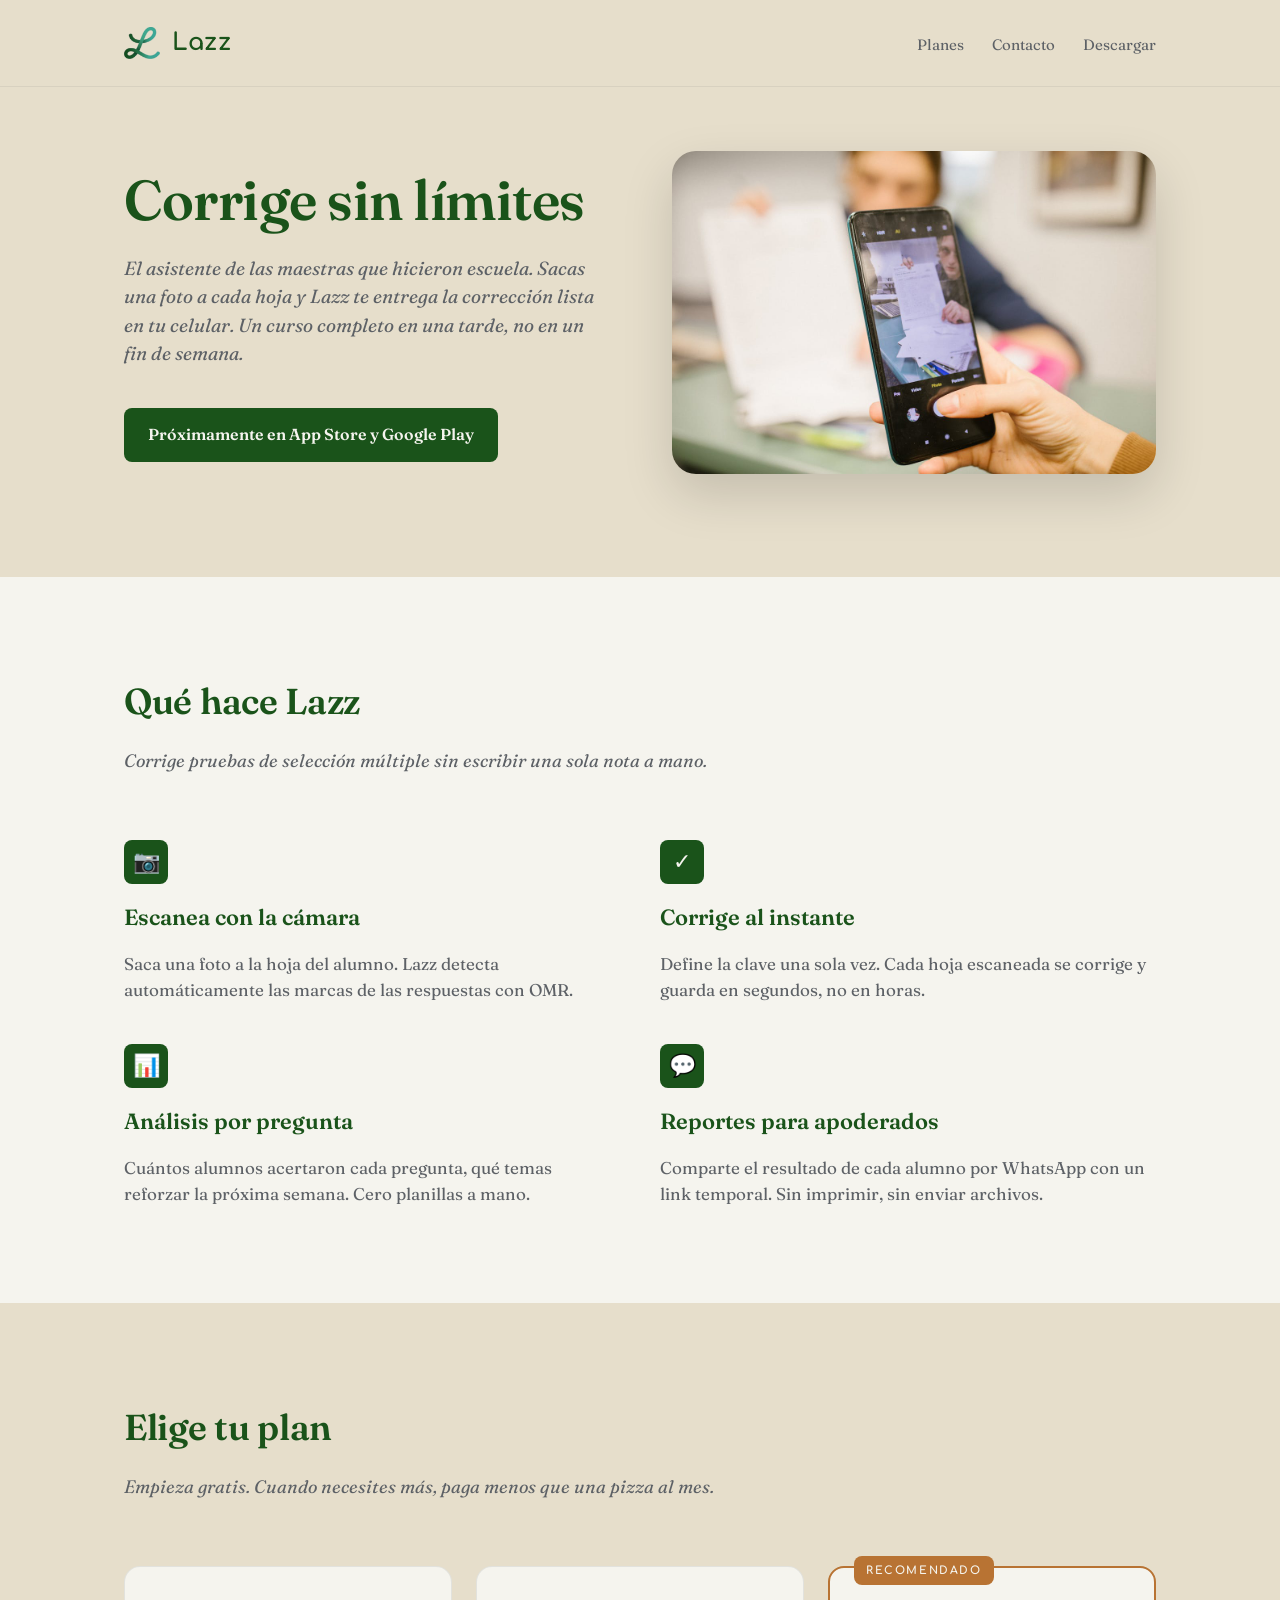
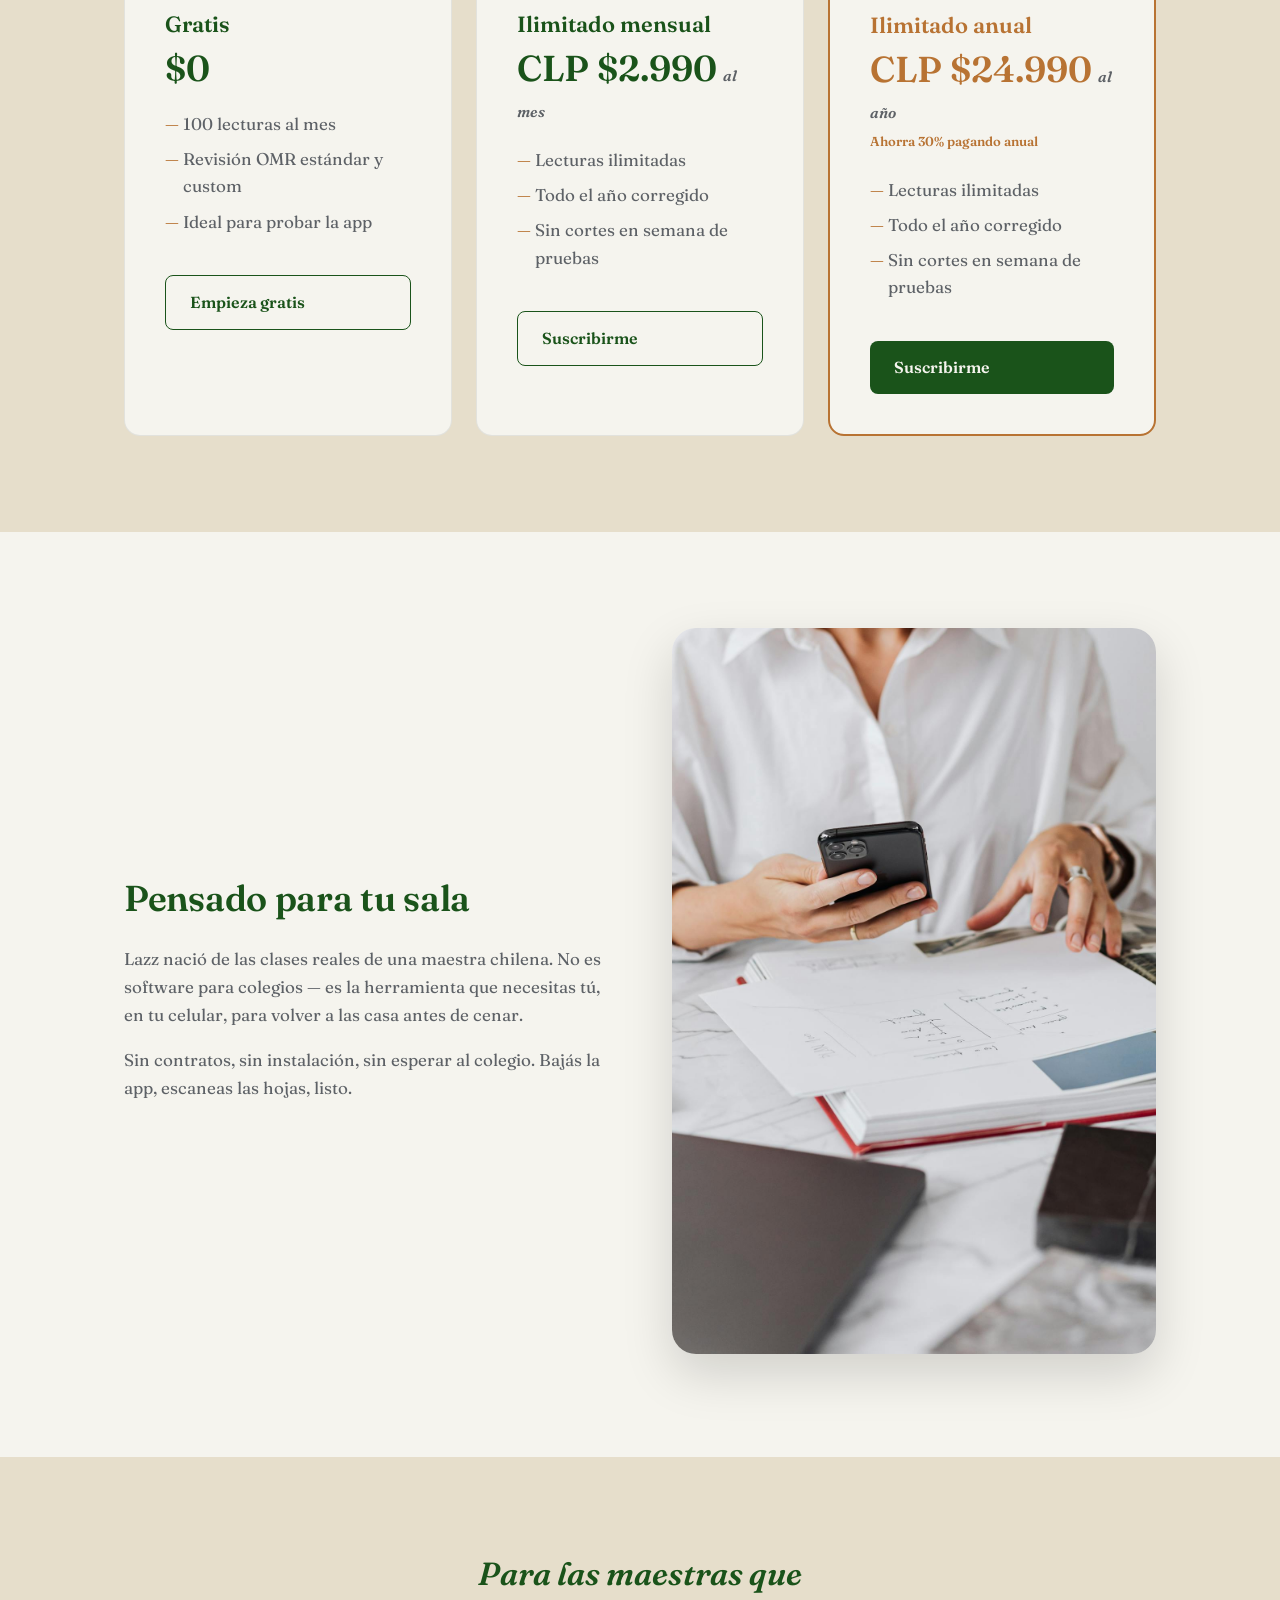
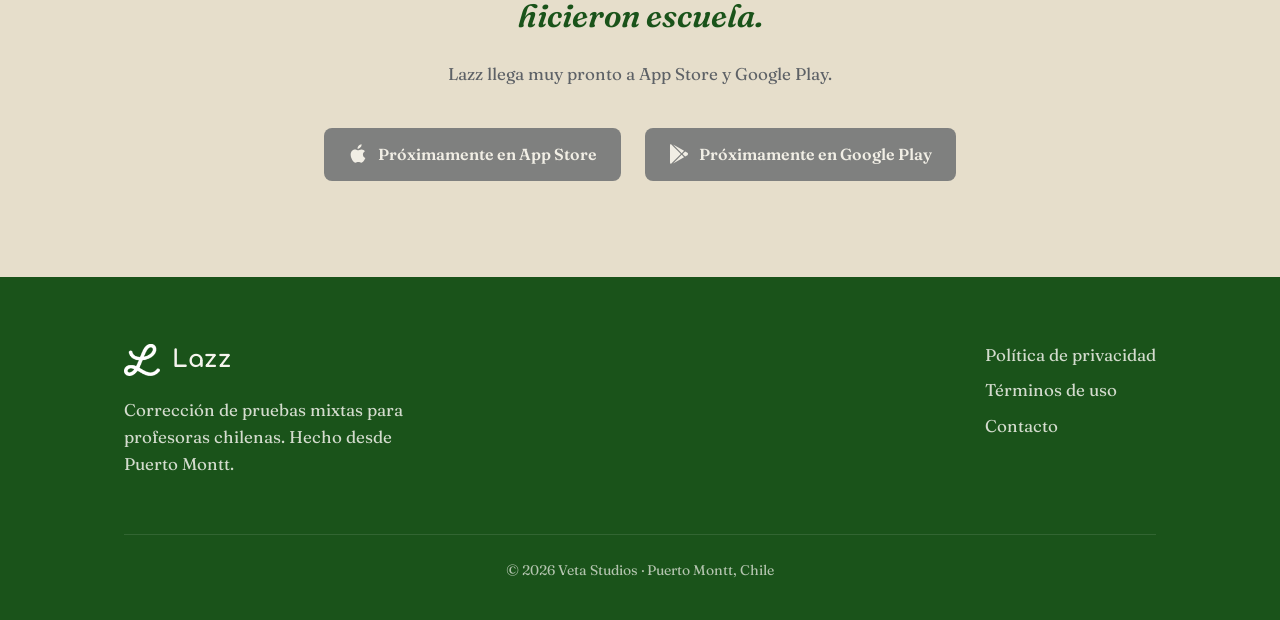
==== index.html @ b59d0e22 "init: lazz-web landing + legal pages + contacto Spec: docs/specs/lazz-web-launch.md (approved 2026-0" ====
<!DOCTYPE html>
<html lang="es-CL">
<head>
  <meta charset="UTF-8">
  <meta name="viewport" content="width=device-width, initial-scale=1.0">
  <title>Lazz — Corrige sin límites</title>
  <meta name="description" content="Lazz corrige pruebas de selección múltiple desde la cámara de tu celular. Resultados instantáneos, análisis por pregunta, reportes para apoderados.">

  <!-- Open Graph (WhatsApp / Twitter / LinkedIn preview) -->
  <meta property="og:title" content="Lazz — Corrige sin límites">
  <meta property="og:description" content="El asistente de las maestras que hicieron escuela. Corrige pruebas con OMR desde la cámara de tu celular.">
  <meta property="og:image" content="https://lazz.cl/assets/photos/hero.jpg">
  <meta property="og:url" content="https://lazz.cl">
  <meta property="og:type" content="website">
  <meta property="og:locale" content="es_CL">

  <!-- Tipografías Google Fonts -->
  <link rel="preconnect" href="https://fonts.googleapis.com">
  <link rel="preconnect" href="https://fonts.gstatic.com" crossorigin>
  <link href="https://fonts.googleapis.com/css2?family=Comfortaa:wght@400;700&family=Fraunces:ital,wght@0,400;0,600;1,400;1,600&display=swap" rel="stylesheet">

  <link rel="stylesheet" href="/css/shared.css">
  <link rel="icon" type="image/png" href="/assets/brand/lazz-isotype.png">
</head>
<body>

<!-- ============ HEADER ============ -->
<header class="site-header">
  <div class="container site-header__inner">
    <a href="/" class="brand">
      <img src="/assets/brand/lazz-isotype.png" alt="" class="brand__isotipo">
      <span class="brand__wordmark">Lazz</span>
    </a>
    <nav class="site-header__nav">
      <a href="#planes">Planes</a>
      <a href="/contacto/">Contacto</a>
      <a href="#descargar">Descargar</a>
    </nav>
  </div>
</header>

<!-- ============ HERO ============ -->
<section class="hero">
  <div class="container">
    <div class="hero__grid">
      <div>
        <h1 class="hero__title">Corrige sin límites</h1>
        <p class="hero__tagline">
          El asistente de las maestras que hicieron escuela. Sacas una foto a
          cada hoja y Lazz te entrega la corrección lista en tu celular. Un
          curso completo en una tarde, no en un fin de semana.
        </p>
        <div class="hero__cta-row">
          <a href="#descargar" class="btn btn--primary">Próximamente en App Store y Google Play</a>
        </div>
      </div>
      <div>
        <img src="/assets/photos/hero.jpg" alt="Profesora escaneando una hoja de respuestas con su celular" class="hero__image" loading="eager">
      </div>
    </div>
  </div>
</section>

<!-- ============ QUÉ HACE LAZZ ============ -->
<section class="section section--alt" id="que-hace">
  <div class="container">
    <h2 class="section__title">Qué hace Lazz</h2>
    <p class="section__subtitle">
      Corrige pruebas de selección múltiple sin escribir una sola nota a mano.
    </p>
    <div class="features">
      <div class="feature">
        <div class="feature__icon" aria-hidden="true">📷</div>
        <h3 class="feature__title">Escanea con la cámara</h3>
        <p class="feature__body">
          Saca una foto a la hoja del alumno. Lazz detecta automáticamente las
          marcas de las respuestas con OMR.
        </p>
      </div>
      <div class="feature">
        <div class="feature__icon" aria-hidden="true">✓</div>
        <h3 class="feature__title">Corrige al instante</h3>
        <p class="feature__body">
          Define la clave una sola vez. Cada hoja escaneada se corrige y
          guarda en segundos, no en horas.
        </p>
      </div>
      <div class="feature">
        <div class="feature__icon" aria-hidden="true">📊</div>
        <h3 class="feature__title">Análisis por pregunta</h3>
        <p class="feature__body">
          Cuántos alumnos acertaron cada pregunta, qué temas reforzar la
          próxima semana. Cero planillas a mano.
        </p>
      </div>
      <div class="feature">
        <div class="feature__icon" aria-hidden="true">💬</div>
        <h3 class="feature__title">Reportes para apoderados</h3>
        <p class="feature__body">
          Comparte el resultado de cada alumno por WhatsApp con un link
          temporal. Sin imprimir, sin enviar archivos.
        </p>
      </div>
    </div>
  </div>
</section>

<!-- ============ PLANES ============ -->
<section class="section" id="planes">
  <div class="container">
    <h2 class="section__title">Elige tu plan</h2>
    <p class="section__subtitle">
      Empieza gratis. Cuando necesites más, paga menos que una pizza al mes.
    </p>
    <div class="pricing">

      <div class="plan">
        <h3 class="plan__title">Gratis</h3>
        <p class="plan__price">$0</p>
        <ul class="plan__bullets">
          <li>100 lecturas al mes</li>
          <li>Revisión OMR estándar y custom</li>
          <li>Ideal para probar la app</li>
        </ul>
        <a href="#descargar" class="btn btn--secondary">Empieza gratis</a>
      </div>

      <div class="plan">
        <h3 class="plan__title">Ilimitado mensual</h3>
        <p class="plan__price">CLP&nbsp;$2.990<span class="plan__period">al mes</span></p>
        <ul class="plan__bullets">
          <li>Lecturas ilimitadas</li>
          <li>Todo el año corregido</li>
          <li>Sin cortes en semana de pruebas</li>
        </ul>
        <a href="#descargar" class="btn btn--secondary">Suscribirme</a>
      </div>

      <div class="plan plan--recommended">
        <span class="plan__badge">RECOMENDADO</span>
        <h3 class="plan__title">Ilimitado anual</h3>
        <p class="plan__price">CLP&nbsp;$24.990<span class="plan__period">al año</span></p>
        <p class="plan__savings">Ahorra 30% pagando anual</p>
        <ul class="plan__bullets">
          <li>Lecturas ilimitadas</li>
          <li>Todo el año corregido</li>
          <li>Sin cortes en semana de pruebas</li>
        </ul>
        <a href="#descargar" class="btn btn--primary">Suscribirme</a>
      </div>

    </div>
  </div>
</section>

<!-- ============ POR QUÉ LAZZ (con foto secundaria) ============ -->
<section class="section section--alt">
  <div class="container">
    <div class="hero__grid">
      <div>
        <h2 class="section__title">Pensado para tu sala</h2>
        <p style="font-size: 17px; line-height: 1.65;">
          Lazz nació de las clases reales de una maestra chilena. No es
          software para colegios — es la herramienta que necesitas tú, en tu
          celular, para volver a las casa antes de cenar.
        </p>
        <p style="font-size: 17px; line-height: 1.65;">
          Sin contratos, sin instalación, sin esperar al colegio. Bajás la
          app, escaneas las hojas, listo.
        </p>
      </div>
      <div>
        <img src="/assets/photos/secondary-2.jpg" alt="Profesora revisando pruebas con su celular" class="hero__image" loading="lazy">
      </div>
    </div>
  </div>
</section>

<!-- ============ CTA FINAL ============ -->
<section class="cta-final" id="descargar">
  <div class="container container--narrow">
    <p class="cta-final__title">
      Para las maestras que<br>hicieron escuela.
    </p>
    <p style="margin-bottom: var(--space-lg);">
      Lazz llega muy pronto a App Store y Google Play.
    </p>
    <div class="cta-final__buttons">
      <span class="btn btn--coming-soon">
        <svg viewBox="0 0 384 512" width="20" height="20" fill="currentColor" aria-hidden="true">
          <path d="M318.7 268.7c-.2-36.7 16.4-64.4 50-84.8-18.8-26.9-47.2-41.7-84.7-44.6-35.5-2.8-74.3 20.7-88.5 20.7-15 0-49.4-19.7-76.4-19.7C63.3 141.2 4 184.8 4 273.5q0 39.3 14.4 81.2c12.8 36.7 59 126.7 107.2 125.2 25.2-.6 43-17.9 75.8-17.9 31.8 0 48.3 17.9 76.4 17.9 48.6-.7 90.4-82.5 102.6-119.3-65.2-30.7-61.7-90-61.7-91.9zM256.4 84.5c30.1-35.8 27.4-68.4 26.5-80.5-26.6 1.5-57.4 18.1-74.9 38.5-19.3 21.9-30.6 49-28.2 79.9 28.8 2.2 55.1-12.6 76.6-37.9z"/>
        </svg>
        Próximamente en App Store
      </span>
      <span class="btn btn--coming-soon">
        <svg viewBox="0 0 512 512" width="20" height="20" fill="currentColor" aria-hidden="true">
          <path d="M325.3 234.3 104.6 13l280.8 161.2-60.1 60.1zM47 0C34 6.8 25.3 19.2 25.3 35.3v441.3c0 16.1 8.7 28.5 21.7 35.3l256.6-256L47 0zm425.2 225.6-58.9-34.1-65.7 64.5 65.7 64.5 60.1-34.1c18-14.3 18-46.5-1.2-60.8zM104.6 499l280.8-161.2-60.1-60.1L104.6 499z"/>
        </svg>
        Próximamente en Google Play
      </span>
    </div>
  </div>
</section>

<!-- ============ FOOTER ============ -->
<footer class="site-footer">
  <div class="container">
    <div class="site-footer__inner">
      <div class="site-footer__brand">
        <div class="brand">
          <img src="/assets/brand/lazz-isotype.png" alt="" class="brand__isotipo" style="filter: brightness(0) invert(1);">
          <span class="brand__wordmark">Lazz</span>
        </div>
        <p style="margin-top: var(--space-sm); opacity: 0.85;">
          Corrección de pruebas mixtas para profesoras chilenas. Hecho desde
          Puerto Montt.
        </p>
      </div>
      <nav class="site-footer__nav">
        <a href="/privacidad/">Política de privacidad</a>
        <a href="/terminos/">Términos de uso</a>
        <a href="/contacto/">Contacto</a>
      </nav>
    </div>
    <p class="site-footer__legal">
      © 2026 Veta Studios · Puerto Montt, Chile
    </p>
  </div>
</footer>

</body>
</html>
---- css/shared.css ----
/* =============================================
   LAZZ — Design System (sitio público)

   Refleja la línea gráfica del producto (app móvil) para que
   un profe que aterrice acá desde un link sienta continuidad
   visual cuando descargue la app.

   Paleta + tipografías están alineadas con grader-app/src/theme.ts.
   ============================================= */

:root {
  /* Paleta canónica Lazz */
  --color-verde: #1A531A;     /* Sabiduría — primario, headings, CTAs */
  --color-turquesa: #3AB09E;  /* Claridad — focus, links interactivos */
  --color-beige: #E6DECB;     /* Base — background neutro */
  --color-cobre: #B87333;     /* Logro — acentos, badge RECOMENDADO */
  --color-gris: #5D6166;      /* Estructura — body text, rules */
  --color-ivory: #F5F4EE;     /* Cards, surfaces */
  --color-blanco: #FFFFFF;

  /* Tipografías */
  --font-wordmark: 'Comfortaa', system-ui, sans-serif;
  --font-body: 'Fraunces', Georgia, 'Times New Roman', serif;

  /* Espaciados */
  --space-xs: 8px;
  --space-sm: 16px;
  --space-md: 24px;
  --space-lg: 40px;
  --space-xl: 64px;
  --space-2xl: 96px;

  /* Radios */
  --radius-sm: 8px;
  --radius-md: 16px;
  --radius-lg: 24px;
}

/* --- Reset mínimo --- */
*, *::before, *::after {
  box-sizing: border-box;
}

html {
  scroll-behavior: smooth;
}

body {
  margin: 0;
  padding: 0;
  background-color: var(--color-beige);
  color: var(--color-gris);
  font-family: var(--font-body);
  font-size: 17px;
  line-height: 1.6;
  -webkit-font-smoothing: antialiased;
  -moz-osx-font-smoothing: grayscale;
}

/* --- Container --- */
.container {
  max-width: 1080px;
  width: 100%;
  margin: 0 auto;
  padding: 0 var(--space-md);
}

.container--narrow {
  max-width: 720px;
}

/* --- Header --- */
.site-header {
  padding: var(--space-md) 0;
  background-color: var(--color-beige);
  border-bottom: 1px solid rgba(93, 97, 102, 0.1);
}

.site-header__inner {
  display: flex;
  align-items: center;
  justify-content: space-between;
}

.brand {
  display: flex;
  align-items: center;
  gap: 12px;
  text-decoration: none;
  color: var(--color-verde);
}

.brand__isotipo {
  width: 36px;
  height: 36px;
  object-fit: contain;
}

.brand__wordmark {
  font-family: var(--font-wordmark);
  font-weight: 700;
  font-size: 24px;
  letter-spacing: 0.5px;
}

.site-header__nav a {
  font-family: var(--font-body);
  color: var(--color-gris);
  text-decoration: none;
  font-size: 15px;
  margin-left: var(--space-md);
  transition: color 0.2s;
}

.site-header__nav a:hover {
  color: var(--color-cobre);
}

/* --- Hero --- */
.hero {
  padding: var(--space-xl) 0 var(--space-2xl);
}

.hero__grid {
  display: grid;
  grid-template-columns: 1fr 1fr;
  gap: var(--space-xl);
  align-items: center;
}

@media (max-width: 768px) {
  .hero__grid {
    grid-template-columns: 1fr;
    gap: var(--space-lg);
  }
  .hero {
    padding: var(--space-lg) 0 var(--space-xl);
  }
}

.hero__title {
  font-family: var(--font-body);
  font-weight: 600;
  font-size: 56px;
  line-height: 1.05;
  color: var(--color-verde);
  margin: 0 0 var(--space-md);
  letter-spacing: -0.5px;
}

@media (max-width: 768px) {
  .hero__title { font-size: 40px; }
}

.hero__tagline {
  font-style: italic;
  font-size: 19px;
  color: var(--color-gris);
  margin: 0 0 var(--space-lg);
  line-height: 1.5;
}

.hero__cta-row {
  display: flex;
  gap: var(--space-sm);
  flex-wrap: wrap;
}

.hero__image {
  width: 100%;
  height: auto;
  border-radius: var(--radius-lg);
  box-shadow: 0 20px 50px rgba(0, 0, 0, 0.15);
}

/* --- Botones --- */
.btn {
  display: inline-flex;
  align-items: center;
  gap: 10px;
  padding: 14px 24px;
  border-radius: var(--radius-sm);
  font-family: var(--font-body);
  font-size: 16px;
  font-weight: 600;
  text-decoration: none;
  transition: transform 0.15s, opacity 0.15s;
  border: none;
  cursor: pointer;
}

.btn:hover {
  transform: translateY(-1px);
}

.btn:active {
  transform: translateY(0);
}

.btn--primary {
  background-color: var(--color-verde);
  color: var(--color-ivory);
}

.btn--secondary {
  background-color: transparent;
  color: var(--color-verde);
  border: 1.5px solid var(--color-verde);
}

.btn--coming-soon {
  background-color: var(--color-gris);
  color: var(--color-ivory);
  opacity: 0.75;
  cursor: not-allowed;
}

.btn--coming-soon:hover {
  transform: none;
}

/* --- Section --- */
.section {
  padding: var(--space-2xl) 0;
}

.section--alt {
  background-color: var(--color-ivory);
}

.section__title {
  font-family: var(--font-body);
  font-weight: 600;
  font-size: 36px;
  color: var(--color-verde);
  margin: 0 0 var(--space-sm);
  letter-spacing: -0.3px;
}

.section__subtitle {
  font-size: 18px;
  color: var(--color-gris);
  font-style: italic;
  margin: 0 0 var(--space-xl);
}

/* --- Features grid --- */
.features {
  display: grid;
  grid-template-columns: repeat(2, 1fr);
  gap: var(--space-lg);
}

@media (max-width: 768px) {
  .features { grid-template-columns: 1fr; }
}

.feature {
  display: flex;
  flex-direction: column;
  gap: var(--space-sm);
}

.feature__icon {
  width: 44px;
  height: 44px;
  display: flex;
  align-items: center;
  justify-content: center;
  background-color: var(--color-verde);
  color: var(--color-ivory);
  border-radius: var(--radius-sm);
  font-size: 22px;
}

.feature__title {
  font-family: var(--font-body);
  font-weight: 600;
  font-size: 22px;
  color: var(--color-verde);
  margin: 0;
}

.feature__body {
  margin: 0;
  color: var(--color-gris);
  line-height: 1.55;
}

/* --- Pricing grid --- */
.pricing {
  display: grid;
  grid-template-columns: repeat(3, 1fr);
  gap: var(--space-md);
}

@media (max-width: 900px) {
  .pricing { grid-template-columns: 1fr; gap: var(--space-md); }
}

.plan {
  background-color: var(--color-ivory);
  border-radius: var(--radius-md);
  padding: var(--space-lg);
  display: flex;
  flex-direction: column;
  border: 1px solid rgba(93, 97, 102, 0.12);
}

.plan--recommended {
  border-color: var(--color-cobre);
  border-width: 2px;
  position: relative;
}

.plan__badge {
  position: absolute;
  top: -12px;
  left: var(--space-md);
  background-color: var(--color-cobre);
  color: var(--color-ivory);
  font-family: var(--font-wordmark);
  font-weight: 700;
  font-size: 11px;
  letter-spacing: 1.6px;
  padding: 6px 12px;
  border-radius: var(--radius-sm);
}

.plan__title {
  font-family: var(--font-body);
  font-weight: 600;
  font-size: 22px;
  color: var(--color-verde);
  margin: 0 0 var(--space-xs);
}

.plan--recommended .plan__title { color: var(--color-cobre); }

.plan__price {
  font-family: var(--font-body);
  font-weight: 600;
  font-size: 36px;
  color: var(--color-verde);
  margin: 0;
  line-height: 1;
}

.plan--recommended .plan__price { color: var(--color-cobre); }

.plan__period {
  font-style: italic;
  font-size: 15px;
  color: var(--color-gris);
  margin-left: 6px;
}

.plan__savings {
  font-size: 13px;
  color: var(--color-cobre);
  font-weight: 600;
  margin: var(--space-xs) 0 0;
}

.plan__bullets {
  list-style: none;
  padding: 0;
  margin: var(--space-md) 0 var(--space-lg);
  display: flex;
  flex-direction: column;
  gap: var(--space-xs);
}

.plan__bullets li {
  padding-left: 18px;
  position: relative;
  color: var(--color-gris);
}

.plan__bullets li::before {
  content: "—";
  position: absolute;
  left: 0;
  color: var(--color-cobre);
}

/* --- CTA Section --- */
.cta-final {
  text-align: center;
  padding: var(--space-2xl) 0;
}

.cta-final__title {
  font-family: var(--font-body);
  font-weight: 600;
  font-style: italic;
  font-size: 32px;
  color: var(--color-verde);
  margin: 0 0 var(--space-md);
  line-height: 1.3;
}

.cta-final__buttons {
  display: flex;
  gap: var(--space-md);
  justify-content: center;
  flex-wrap: wrap;
  margin-top: var(--space-md);
}

/* --- Footer --- */
.site-footer {
  background-color: var(--color-verde);
  color: var(--color-ivory);
  padding: var(--space-xl) 0 var(--space-md);
}

.site-footer__inner {
  display: flex;
  justify-content: space-between;
  align-items: flex-start;
  gap: var(--space-lg);
  flex-wrap: wrap;
}

.site-footer__brand {
  max-width: 280px;
}

.site-footer__brand .brand__wordmark { color: var(--color-ivory); }

.site-footer__nav {
  display: flex;
  flex-direction: column;
  gap: var(--space-xs);
}

.site-footer__nav a {
  color: var(--color-ivory);
  text-decoration: none;
  opacity: 0.85;
}

.site-footer__nav a:hover {
  opacity: 1;
  text-decoration: underline;
}

.site-footer__legal {
  margin-top: var(--space-lg);
  padding-top: var(--space-md);
  border-top: 1px solid rgba(255, 255, 255, 0.15);
  font-size: 14px;
  opacity: 0.7;
  text-align: center;
}

/* --- Legal page (privacidad / términos) --- */
.legal {
  padding: var(--space-xl) 0;
  background-color: var(--color-ivory);
}

.legal h1 {
  font-family: var(--font-body);
  font-weight: 600;
  font-size: 36px;
  color: var(--color-verde);
  margin-bottom: var(--space-sm);
}

.legal h2 {
  font-family: var(--font-body);
  font-weight: 600;
  font-size: 24px;
  color: var(--color-verde);
  margin-top: var(--space-xl);
  margin-bottom: var(--space-sm);
}

.legal h3 {
  font-family: var(--font-body);
  font-weight: 600;
  font-size: 18px;
  color: var(--color-gris);
  margin-top: var(--space-md);
  margin-bottom: var(--space-xs);
}

.legal p, .legal li {
  color: var(--color-gris);
  line-height: 1.7;
}

.legal ul, .legal ol {
  padding-left: var(--space-md);
}

.legal table {
  width: 100%;
  border-collapse: collapse;
  margin: var(--space-md) 0;
}

.legal table th, .legal table td {
  text-align: left;
  padding: 10px 12px;
  border-bottom: 1px solid rgba(93, 97, 102, 0.15);
  font-size: 15px;
}

.legal table th {
  background-color: var(--color-beige);
  color: var(--color-verde);
  font-weight: 600;
}

.legal a {
  color: var(--color-cobre);
}

.legal__meta {
  font-style: italic;
  font-size: 14px;
  color: var(--color-gris);
  opacity: 0.85;
  margin-bottom: var(--space-lg);
}
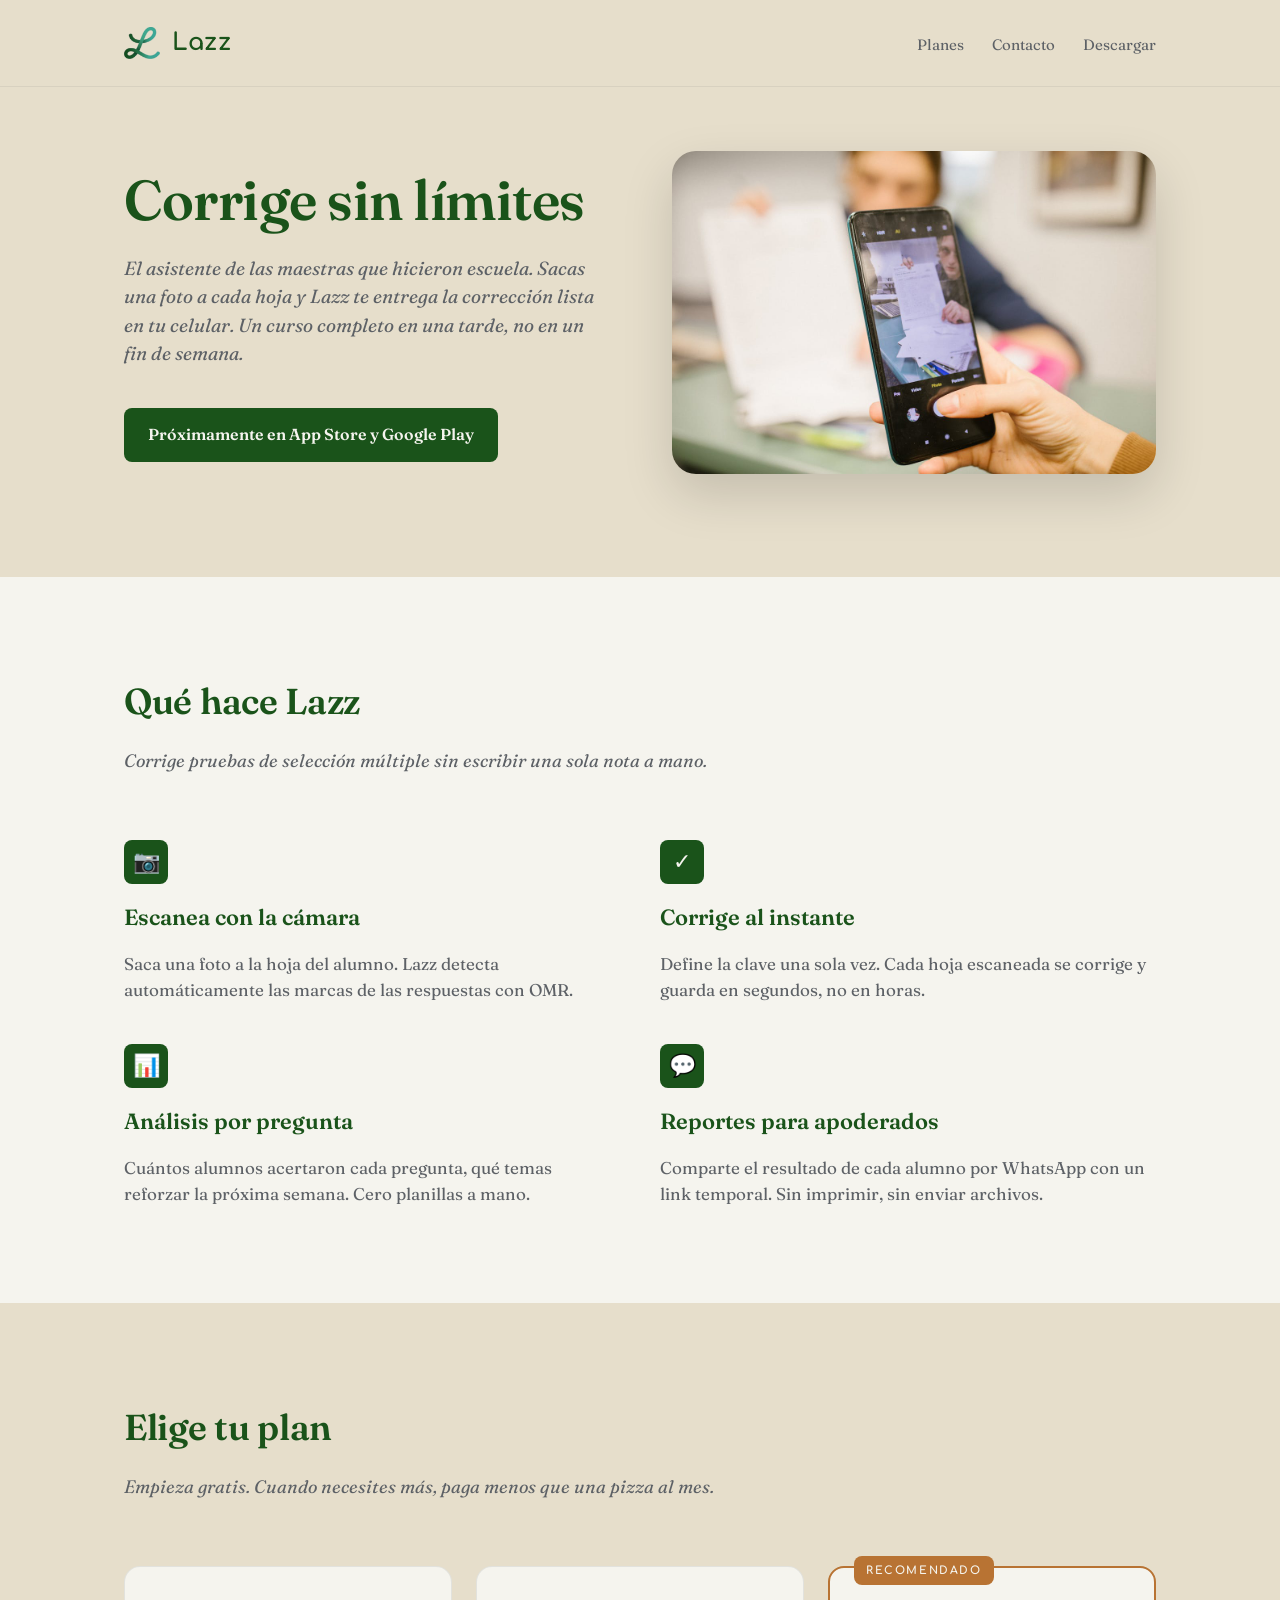
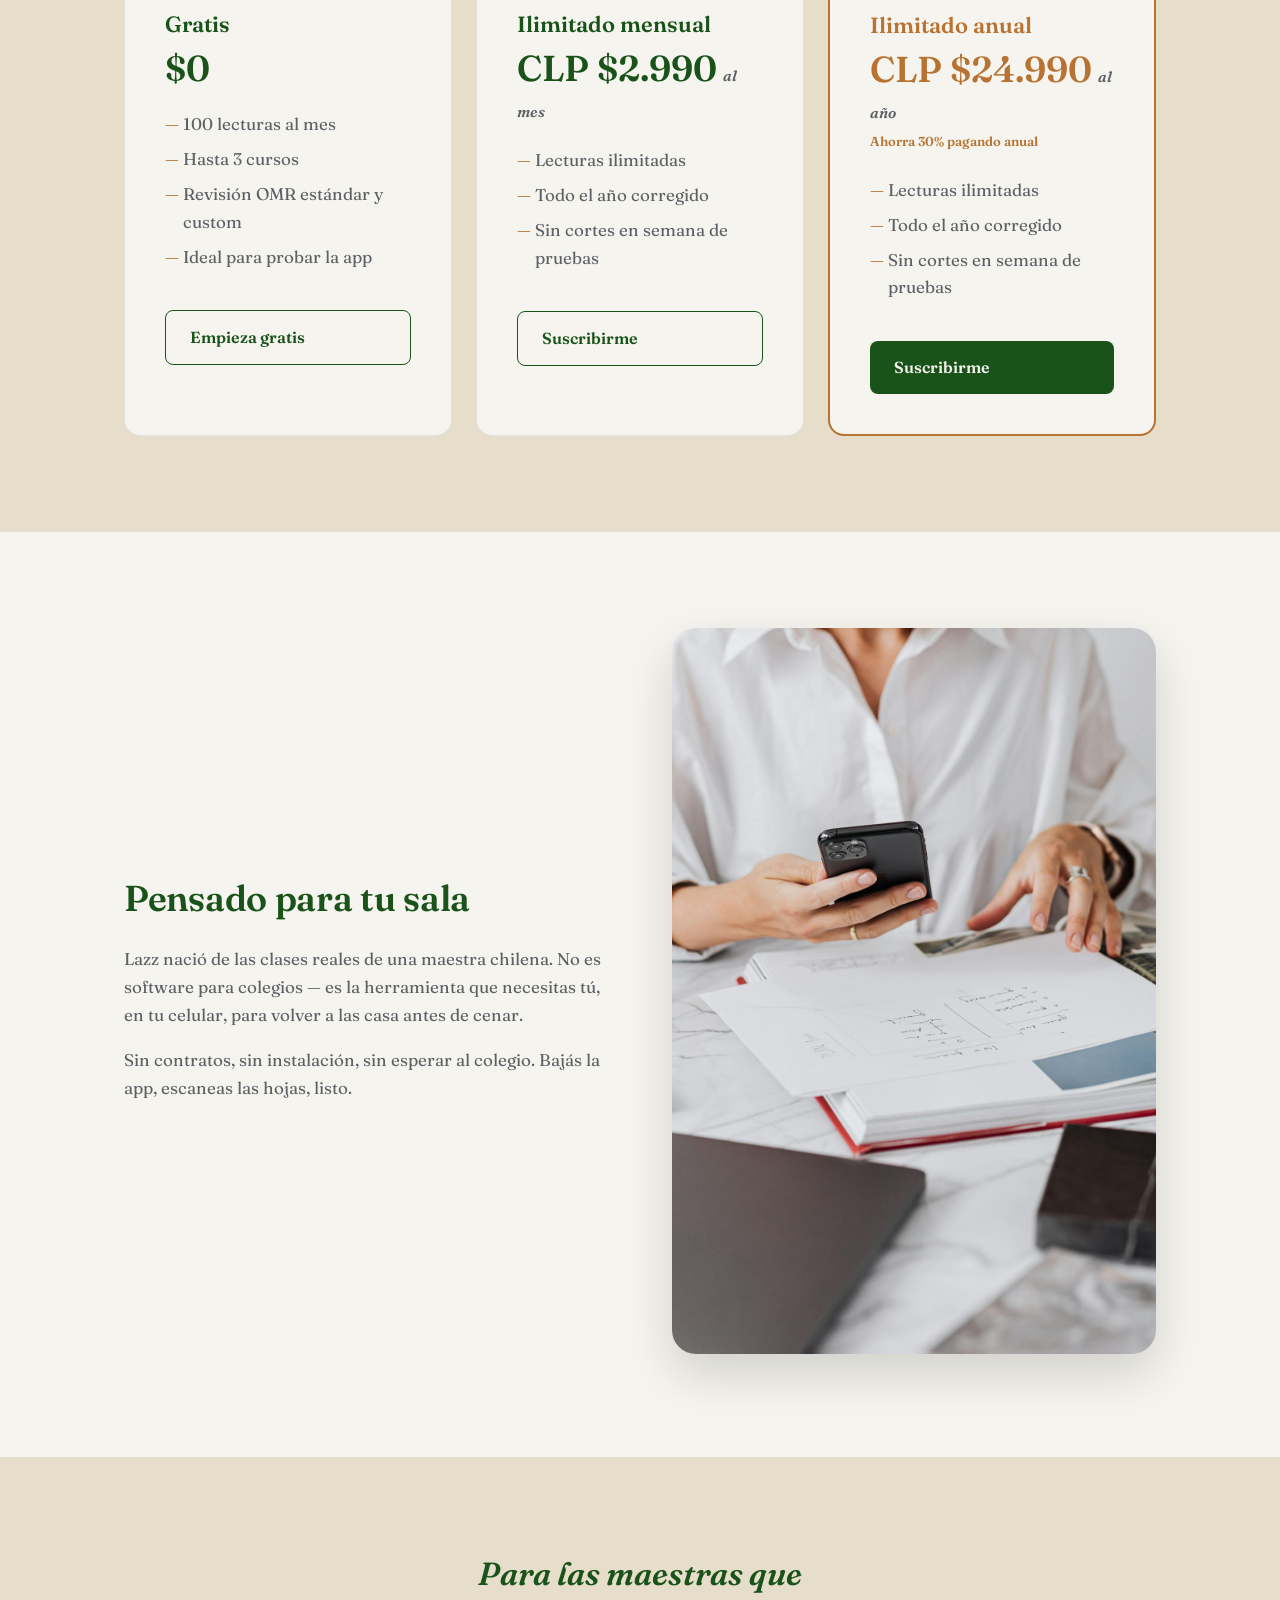
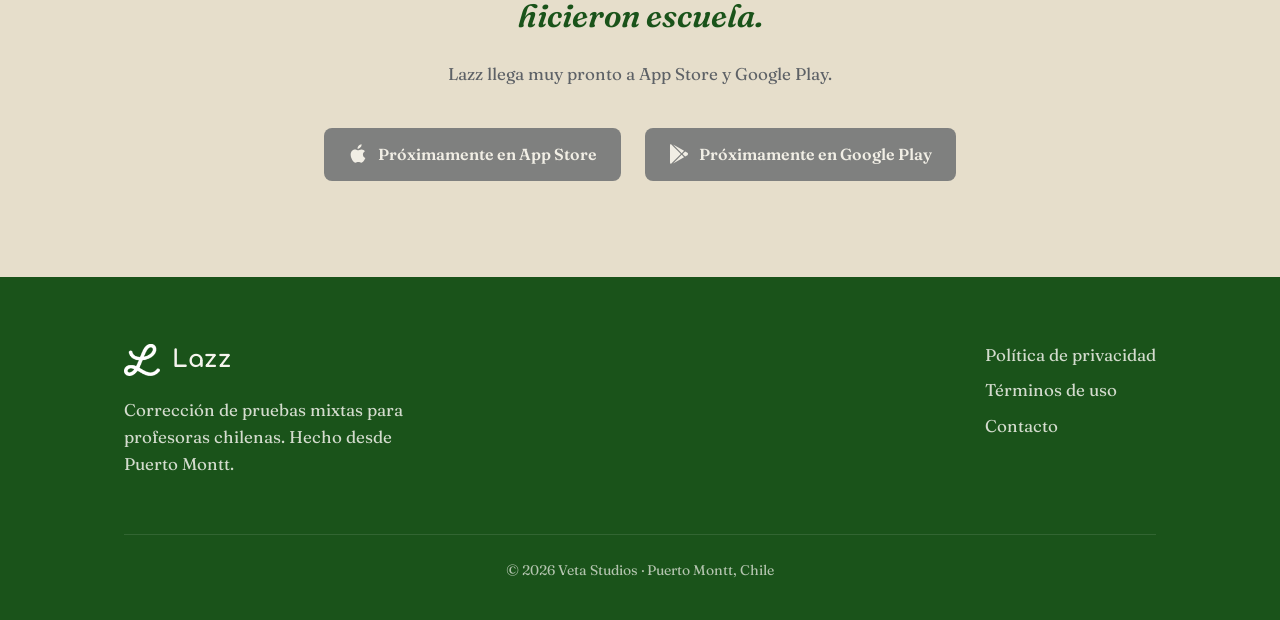
==== commit dea62650: "fix(landing): agregar "Hasta 3 cursos" al plan Gratis Sincroniza la landing con el cambio de course_" ====
--- a/index.html
+++ b/index.html
@@ -119,6 +119,7 @@
         <p class="plan__price">$0</p>
         <ul class="plan__bullets">
           <li>100 lecturas al mes</li>
+          <li>Hasta 3 cursos</li>
           <li>Revisión OMR estándar y custom</li>
           <li>Ideal para probar la app</li>
         </ul>
